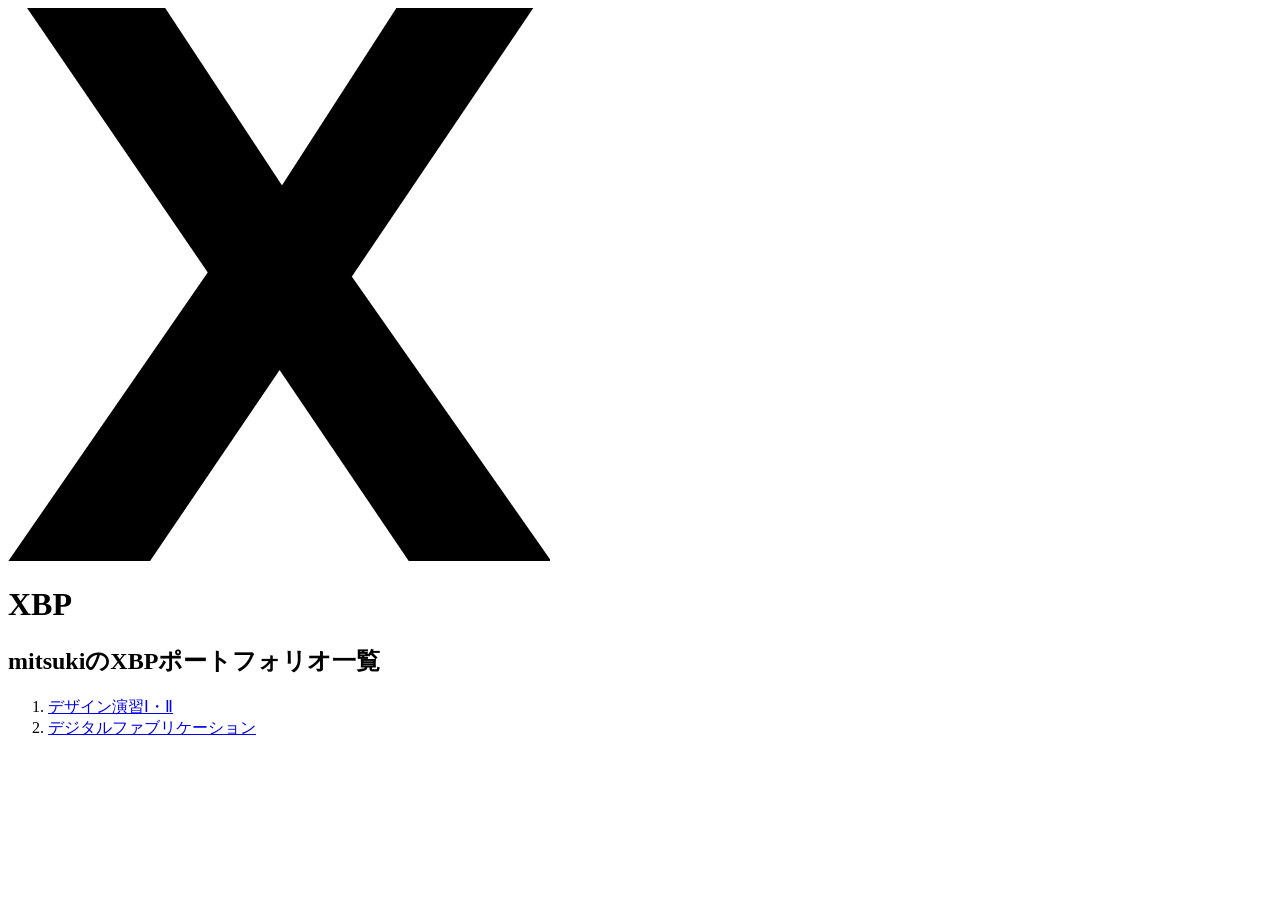
==== index.html @ 3f60019e "初めての更新" ====
<!DOCTYPE html>
<html lang="jp">
<head>
    <meta charset="UTF-8">
    <title>XBP_HPsample</title>
    <link rel="stylesheet" href="./css/style.css">
</head>
<body>
    <logotohome>
    <a href="./index.html"><img src="./images/0_XBlogo.png" alt=""></a>
    </logotohome>
    <h1>XBP</h1>
        <h2>mitsukiのXBPポートフォリオ一覧</h2>
        <!-- このようにするとコードとして認識されない。（メモができる）-->
        <!--番号付きのリスト-->
        <ol>
            <li><a href="./de12/index.html">デザイン演習Ⅰ・Ⅱ</a></li>
            <li><a href="./digi_fab/index.html">デジタルファブリケーション</a></li>
        </ol>

            
        <br>
        <br>


</body>
</html>
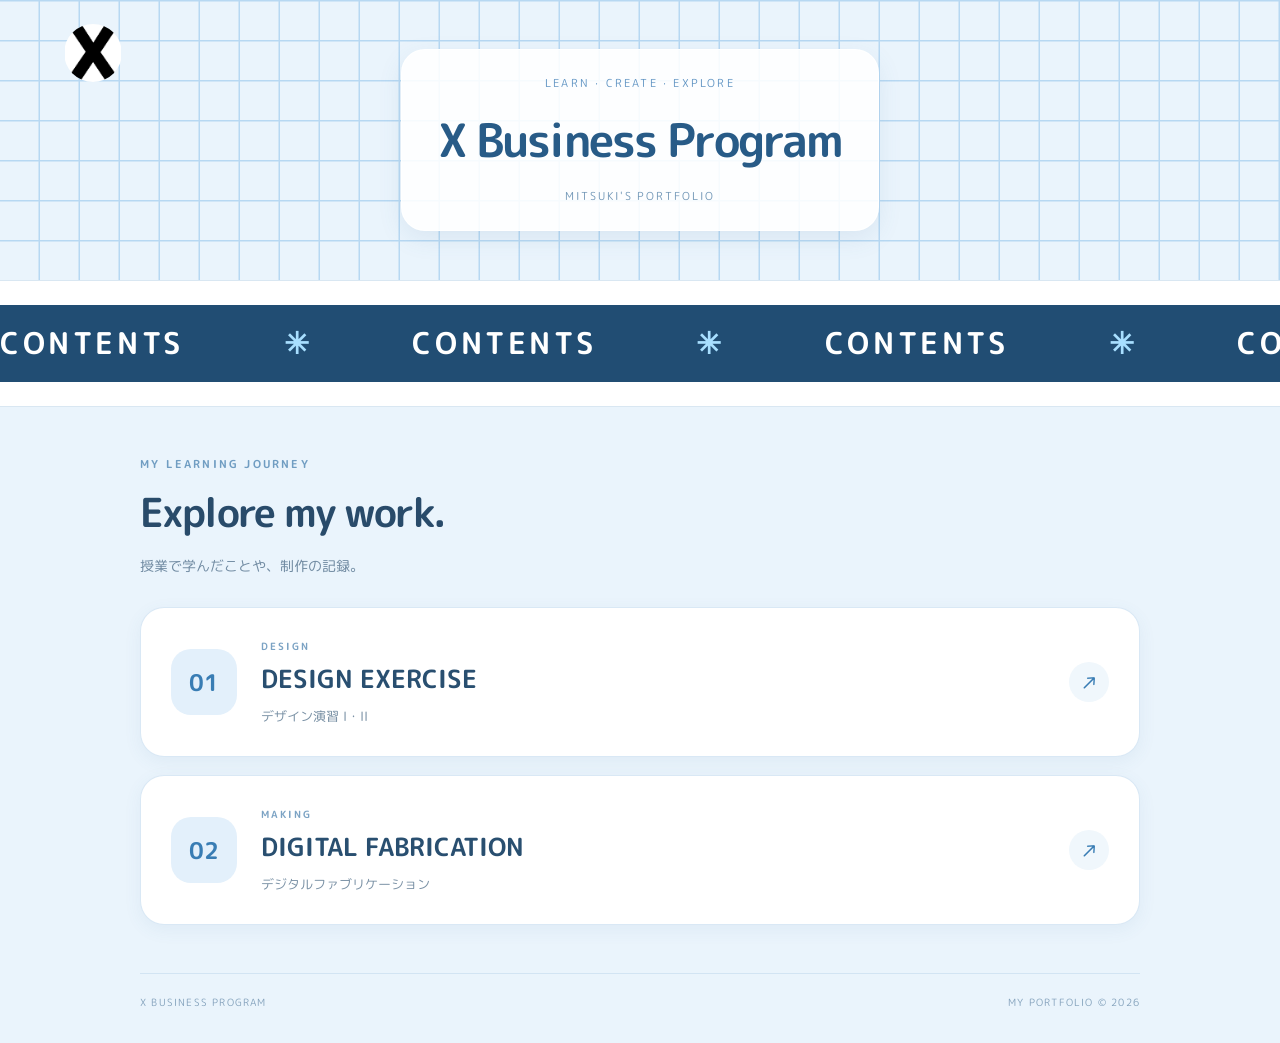
==== commit b3ed7565: "work24" ====
--- a/index.html
+++ b/index.html
@@ -1,27 +1,92 @@
+
+
 <!DOCTYPE html>
-<html lang="jp">
+<html lang="ja">
 <head>
     <meta charset="UTF-8">
-    <title>XBP_HPsample</title>
+    <meta name="viewport" content="width=device-width, initial-scale=1.0">
+    <title>XBP | Mitsuki's Portfolio</title>
     <link rel="stylesheet" href="./css/style.css">
 </head>
+
 <body>
-    <logotohome>
-    <a href="./index.html"><img src="./images/0_XBlogo.png" alt=""></a>
-    </logotohome>
-    <h1>XBP</h1>
-        <h2>mitsukiのXBPポートフォリオ一覧</h2>
-        <!-- このようにするとコードとして認識されない。（メモができる）-->
-        <!--番号付きのリスト-->
-        <ol>
-            <li><a href="./de12/index.html">デザイン演習Ⅰ・Ⅱ</a></li>
-            <li><a href="./digi_fab/index.html">デジタルファブリケーション</a></li>
-        </ol>
 
-            
-        <br>
-        <br>
+    <!-- ヘッダー：青いチェック柄 -->
+    <header class="hero">
+        <a href="./index.html" class="logo">
+            <img src="./images/0_XBlogo.png" alt="XBPロゴ">
+        </a>
 
+        <div class="hero-title">
+            <p class="hero-small">LEARN · CREATE · EXPLORE</p>
+            <h1>X Business Program</h1>
+            <p class="hero-name">MITSUKI'S PORTFOLIO</p>
+        </div>
+
+        <!-- 将来メニューを追加する場所 -->
+        <!-- <button class="menu-button">MENU ☰</button> -->
+    </header>
+
+    <!-- CONTENTS：案内表示風 -->
+    <div class="contents-heading">
+        
+<div class="ticker">
+    <div class="ticker-track">
+        <div class="ticker-group">
+            <span>CONTENTS</span>
+            <span class="ticker-star">✳</span>
+            <span>CONTENTS</span>
+            <span class="ticker-star">✳</span>
+        </div>
+
+        <div class="ticker-group" aria-hidden="true">
+            <span>CONTENTS</span>
+            <span class="ticker-star">✳</span>
+            <span>CONTENTS</span>
+            <span class="ticker-star">✳</span>
+        </div>
+    </div>
+</div>
+
+    </div>
+
+    <!-- 授業カード -->
+    <main class="works">
+        <div class="works-intro">
+            <p class="section-label">MY LEARNING JOURNEY</p>
+            <h2>Explore my work.</h2>
+            <p>授業で学んだことや、制作の記録。</p>
+        </div>
+
+        <div class="card-list">
+
+            <a href="./de12/index.html" class="work-card">
+                <div class="card-number">01</div>
+                <div class="card-content">
+                    <p class="card-label">DESIGN</p>
+                    <h3>DESIGN EXERCISE</h3>
+                    <p class="card-japanese">デザイン演習 I・II</p>
+                </div>
+                <span class="card-arrow">↗</span>
+            </a>
+
+            <a href="./digi_fab/index.html" class="work-card">
+                <div class="card-number">02</div>
+                <div class="card-content">
+                    <p class="card-label">MAKING</p>
+                    <h3>DIGITAL FABRICATION</h3>
+                    <p class="card-japanese">デジタルファブリケーション</p>
+                </div>
+                <span class="card-arrow">↗</span>
+            </a>
+
+        </div>
+
+        <footer>
+            <p>X BUSINESS PROGRAM</p>
+            <p>MY PORTFOLIO © 2026</p>
+        </footer>
+    </main>
 
 </body>
 </html>
--- a/css/style.css
+++ b/css/style.css
@@ -0,0 +1,392 @@
+@charset "utf-8";
+/* 冒頭でimport */
+@import url('https://fonts.googleapis.com/css?family=Raleway:700&display=swap');
+@import url('https://fonts.googleapis.com/css?family=M+PLUS+Rounded+1c:400,700&display=swap&subset=japanese');
+/* フォントを指定したいところで */
+
+
+
+/* ===== 全体 ===== */
+* {
+    box-sizing: border-box;
+}
+
+html {
+    scroll-behavior: smooth;
+}
+
+body {
+    margin: 0;
+    font-family: 'DM Sans', 'M PLUS Rounded 1c', sans-serif;
+    color: #294B6A;
+    background: #EAF4FC;
+    line-height: 1.7;
+}
+
+a {
+    color: inherit;
+    text-decoration: none;
+}
+
+/* ===== ヘッダー：青いチェック柄 ===== */
+.hero {
+    min-height: 280px;
+    padding: 32px 6%;
+    display: flex;
+    align-items: center;
+    justify-content: center;
+    position: relative;
+    overflow: hidden;
+
+    background-color: #EAF4FC;
+    background-image:
+        repeating-linear-gradient(
+            0deg,
+            transparent 0px,
+            transparent 38px,
+            #B7D8F2 39px,
+            #B7D8F2 41px
+        ),
+        repeating-linear-gradient(
+            90deg,
+            transparent 0px,
+            transparent 38px,
+            #B7D8F2 39px,
+            #B7D8F2 41px
+        );
+    background-size: 40px 40px;
+}
+
+.logo {
+    position: absolute;
+    top: 24px;
+    left: 5%;
+    display: block;
+    transition: transform 0.3s ease;
+}
+
+.logo:hover {
+    transform: rotate(-8deg) scale(1.05);
+}
+
+.logo img {
+    display: block;
+    width: 58px;
+    height: 58px;
+    object-fit: contain;
+    border-radius: 50%;
+}
+
+.hero-title {
+    width: fit-content;
+    max-width: 100%;
+    text-align: center;
+    padding: 24px 36px;
+    background: rgba(255, 255, 255, 0.88);
+    border: 1px solid rgba(255, 255, 255, 0.9);
+    border-radius: 24px;
+    box-shadow: 0 8px 24px rgba(67, 113, 153, 0.10);
+    animation: fade-up 0.8s ease both;
+}
+
+.hero-small {
+    margin: 0 0 8px;
+    color: #6094C3;
+    font-size: 11px;
+    letter-spacing: 0.2em;
+}
+
+.hero-title h1 {
+    margin: 0;
+    color: #285B87;
+    font-size: clamp(25px, 4vw, 46px);
+    font-weight: 700;
+    letter-spacing: -0.04em;
+}
+
+.hero-name {
+    margin: 8px 0 0;
+    color: #7297B7;
+    font-size: 11px;
+    letter-spacing: 0.18em;
+}
+
+/* ===== CONTENTS：案内表示 ===== */
+.contents-heading {
+    padding: 24px 0;
+    background: #FFFFFF;
+    border-top: 1px solid #D9E7F2;
+    border-bottom: 1px solid #D9E7F2;
+    overflow: hidden;
+}
+
+
+.ticker {
+    width: 100%;
+    overflow: hidden;
+    background: #214D73;
+    color: #FFFFFF;
+    padding: 13px 0;
+}
+
+.ticker-track {
+    display: flex;
+    width: max-content;
+    animation: ticker-scroll 18s linear infinite;
+    will-change: transform;
+}
+
+.ticker-group {
+    display: flex;
+    align-items: center;
+    flex-shrink: 0;
+    gap: 100px;
+    padding-right: 100px;
+}
+
+.ticker-group span {
+    flex-shrink: 0;
+    white-space: nowrap;
+    font-size: clamp(20px, 3vw, 30px);
+    font-weight: 700;
+    letter-spacing: 0.12em;
+}
+
+.ticker-star {
+    color: #A8DFFF;
+}
+
+@keyframes ticker-scroll {
+    from {
+        transform: translateX(0);
+    }
+    to {
+        transform: translateX(-50%);
+    }
+}
+
+
+/* ===== 授業一覧：薄水色の背景 ===== */
+.works {
+    min-height: 480px;
+    padding: 48px 7% 24px;
+    background: #EAF4FC;
+}
+
+.works-intro {
+    margin: 0 auto 30px;
+    max-width: 1000px;
+    animation: fade-up 0.8s 0.15s ease both;
+}
+
+.section-label {
+    margin: 0 0 4px;
+    color: #709DC2;
+    font-size: 11px;
+    font-weight: 700;
+    letter-spacing: 0.2em;
+}
+
+.works-intro h2 {
+    margin: 0;
+    font-size: clamp(28px, 4vw, 40px);
+    letter-spacing: -0.04em;
+}
+
+.works-intro > p:last-child {
+    margin: 8px 0 0;
+    color: #718BA2;
+    font-size: 14px;
+}
+
+/* ===== 角丸カード ===== */
+.card-list {
+    max-width: 1000px;
+    margin: 0 auto;
+    display: grid;
+    grid-template-columns: 1fr;
+    gap: 18px;
+}
+
+.work-card {
+    min-height: 150px;
+    display: flex;
+    align-items: center;
+    gap: 24px;
+    padding: 26px 30px;
+    background: #FFFFFF;
+    border: 1px solid rgba(180, 210, 235, 0.5);
+    border-radius: 24px;
+    box-shadow: 0 5px 18px rgba(65, 110, 150, 0.07);
+    transition:
+        transform 0.3s ease,
+        box-shadow 0.3s ease,
+        border-color 0.3s ease;
+    animation: fade-up 0.7s ease both;
+}
+
+.work-card:nth-child(2) {
+    animation-delay: 0.12s;
+}
+
+.work-card:hover {
+    transform: translateY(-5px);
+    box-shadow: 0 12px 28px rgba(65, 110, 150, 0.14);
+    border-color: #B5D6F0;
+}
+
+.card-number {
+    width: 66px;
+    height: 66px;
+    flex-shrink: 0;
+    display: grid;
+    place-items: center;
+    background: #E3F0FB;
+    border-radius: 20px;
+    color: #397DB4;
+    font-size: 23px;
+    font-weight: 700;
+}
+
+.card-content {
+    flex: 1;
+    min-width: 0;
+}
+
+.card-label {
+    margin: 0 0 3px;
+    color: #7CA3C4;
+    font-size: 10px;
+    font-weight: 700;
+    letter-spacing: 0.2em;
+}
+
+.card-content h3 {
+    margin: 0;
+    color: #294F70;
+    font-size: clamp(17px, 2.5vw, 25px);
+    overflow-wrap: anywhere;
+}
+
+.card-japanese {
+    margin: 4px 0 0;
+    color: #7A91A5;
+    font-size: 13px;
+}
+
+.card-arrow {
+    flex-shrink: 0;
+    width: 40px;
+    height: 40px;
+    display: grid;
+    place-items: center;
+    background: #F0F7FC;
+    border-radius: 50%;
+    color: #397DB4;
+    font-size: 22px;
+    transition:
+        transform 0.3s ease,
+        background 0.3s ease;
+}
+
+.work-card:hover .card-arrow {
+    transform: translate(3px, -3px);
+    background: #DCECF9;
+}
+
+/* ===== フッター ===== */
+footer {
+    max-width: 1000px;
+    margin: 48px auto 0;
+    padding: 20px 0 8px;
+    display: flex;
+    justify-content: space-between;
+    gap: 12px;
+    border-top: 1px solid #D2E4F3;
+    color: #84A2BC;
+    font-size: 10px;
+    letter-spacing: 0.12em;
+}
+
+footer p {
+    margin: 0;
+}
+
+/* ===== 登場アニメーション ===== */
+@keyframes fade-up {
+    from {
+        opacity: 0;
+        transform: translateY(18px);
+    }
+    to {
+        opacity: 1;
+        transform: translateY(0);
+    }
+}
+
+/* ===== スマートフォン対応 ===== */
+@media (max-width: 600px) {
+    .hero {
+        min-height: 250px;
+        padding: 85px 16px 30px;
+    }
+
+    .logo {
+        top: 15px;
+        left: 16px;
+    }
+
+    .logo img {
+        width: 44px;
+        height: 44px;
+    }
+
+    .hero-title {
+        padding: 22px 16px;
+        border-radius: 20px;
+    }
+
+    .contents-heading {
+        padding: 16px 0;
+    }
+
+    .works {
+        padding: 36px 18px 20px;
+    }
+
+    .work-card {
+        gap: 14px;
+        padding: 20px 16px;
+        min-height: 125px;
+        border-radius: 20px;
+    }
+
+    .card-number {
+        width: 48px;
+        height: 48px;
+        border-radius: 15px;
+        font-size: 18px;
+    }
+
+    .card-arrow {
+        width: 32px;
+        height: 32px;
+    }
+
+    footer {
+        flex-direction: column;
+        margin-top: 36px;
+    }
+}
+
+/* 動きを控えたい人向け */
+@media (prefers-reduced-motion: reduce) {
+    *,
+    *::before,
+    *::after {
+        animation-duration: 0.01ms !important;
+        animation-iteration-count: 1 !important;
+        scroll-behavior: auto !important;
+        transition-duration: 0.01ms !important;
+    }
+}
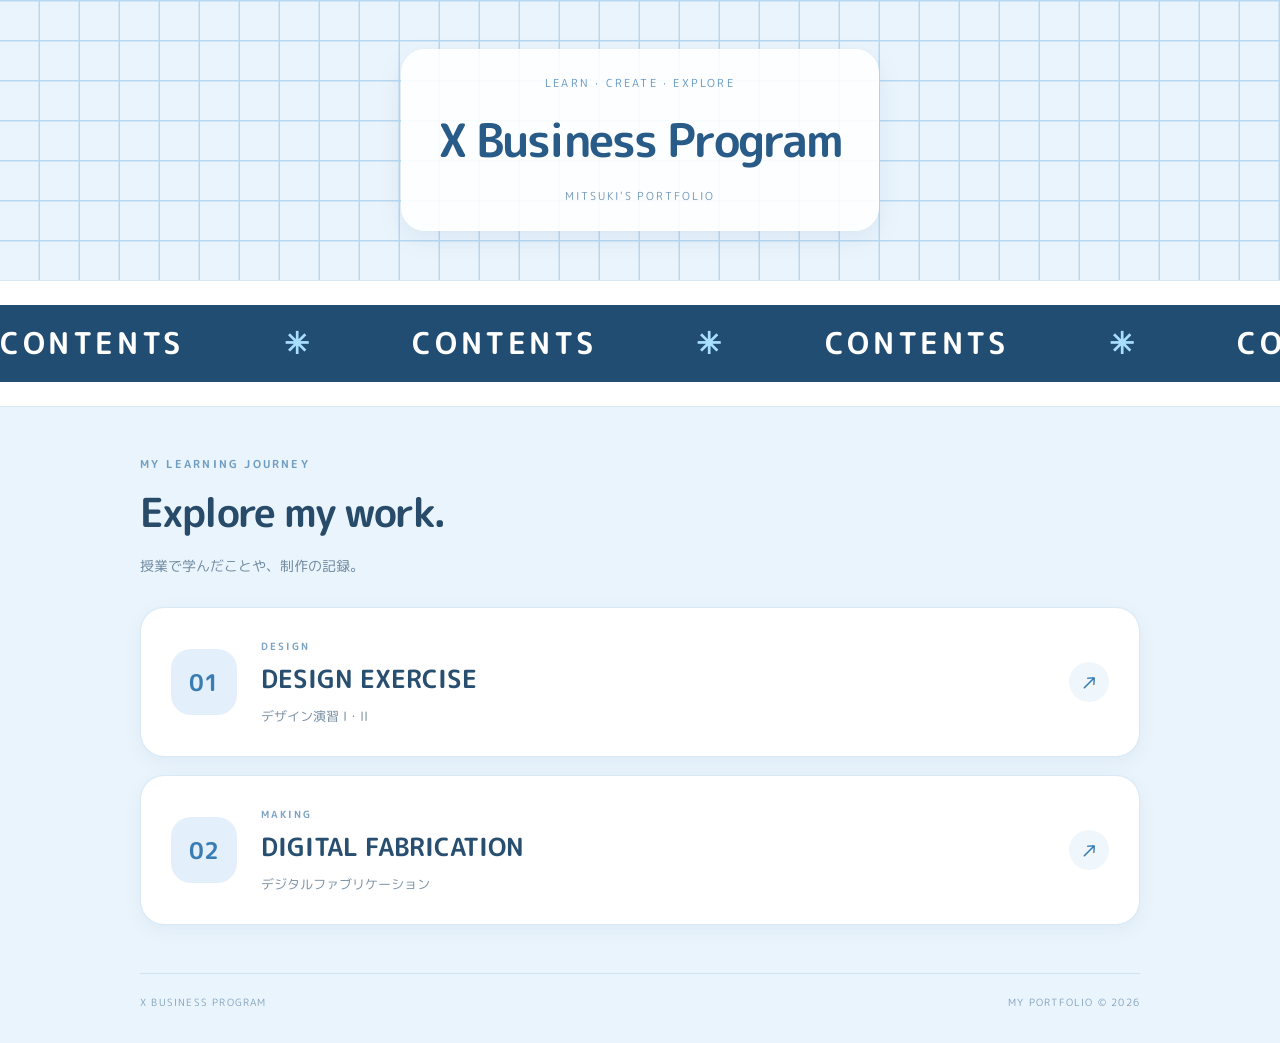
==== commit f1354e3e: "work28" ====
--- a/index.html
+++ b/index.html
@@ -13,9 +13,7 @@
 
     <!-- ヘッダー：青いチェック柄 -->
     <header class="hero">
-        <a href="./index.html" class="logo">
-            <img src="./images/0_XBlogo.png" alt="XBPロゴ">
-        </a>
+    
 
         <div class="hero-title">
             <p class="hero-small">LEARN · CREATE · EXPLORE</p>
